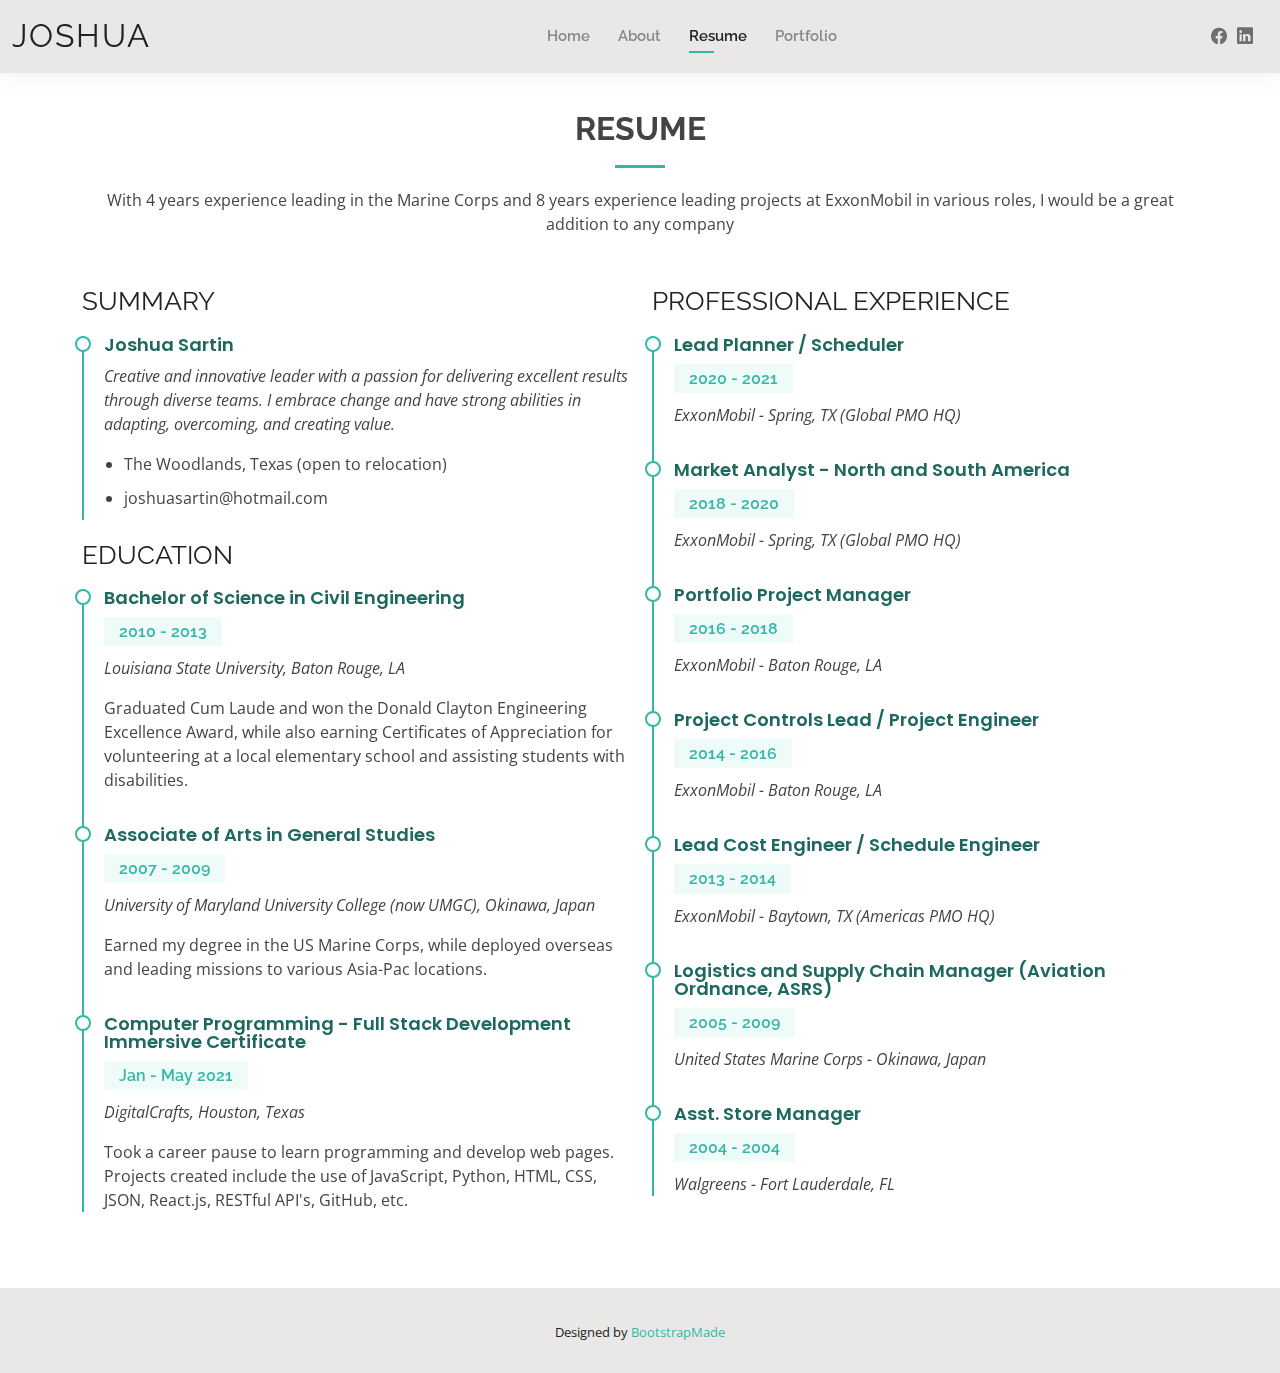
==== resume.html @ c03aaf52 "commit" ====
<!DOCTYPE html>
<html lang="en">

<head>
  <meta charset="utf-8">
  <meta content="width=device-width, initial-scale=1.0" name="viewport">

  <title>Resume - Joshua Sartin</title>
  <meta content="" name="description">
  <meta content="" name="keywords">

  <!-- Favicons -->
  <link href="assets/img/favicon.png" rel="icon">
  <link href="assets/img/apple-touch-icon.png" rel="apple-touch-icon">

  <!-- Google Fonts -->
  <link href="https://fonts.googleapis.com/css?family=Open+Sans:300,300i,400,400i,600,600i,700,700i|Raleway:300,300i,400,400i,500,500i,600,600i,700,700i|Poppins:300,300i,400,400i,500,500i,600,600i,700,700i" rel="stylesheet">

  <!-- Vendor CSS Files -->
  <link href="assets/vendor/aos/aos.css" rel="stylesheet">
  <link href="assets/vendor/bootstrap/css/bootstrap.min.css" rel="stylesheet">
  <link href="assets/vendor/bootstrap-icons/bootstrap-icons.css" rel="stylesheet">
  <link href="assets/vendor/boxicons/css/boxicons.min.css" rel="stylesheet">
  <link href="assets/vendor/glightbox/css/glightbox.min.css" rel="stylesheet">
  <link href="assets/vendor/swiper/swiper-bundle.min.css" rel="stylesheet">

  <!-- Template Main CSS File -->
  <link href="assets/css/style.css" rel="stylesheet">

  <!-- =======================================================
  * Template Name: Kelly - v4.1.0
  * Template URL: https://bootstrapmade.com/kelly-free-bootstrap-cv-resume-html-template/
  * Author: BootstrapMade.com
  * License: https://bootstrapmade.com/license/
  ======================================================== -->
</head>

<body>

  <!-- ======= Header ======= -->
  <header id="header" class="fixed-top">
    <div class="container-fluid d-flex justify-content-between align-items-center">

      <h1 class="logo me-auto me-lg-0"><a href="index.html">JOSHUA</a></h1>
      <!-- Uncomment below if you prefer to use an image logo -->
      <!-- <a href="index.html" class="logo"><img src="assets/img/logo.png" alt="" class="img-fluid"></a>-->

      <nav id="navbar" class="navbar order-last order-lg-0">
        <ul>
          <li><a href="index.html">Home</a></li>
          <li><a href="about.html">About</a></li>
          <li><a class="active" href="resume.html">Resume</a></li>
          <!-- <li><a href="services.html">Services</a></li> -->
          <li><a href="portfolio.html">Portfolio</a></li>
          <!-- <li><a href="contact.html">Contact</a></li> -->
        </ul>
        <i class="bi bi-list mobile-nav-toggle"></i>
      </nav><!-- .navbar -->

      <div class="header-social-links">
        <!-- <a href="#" class="twitter"><i class="bi bi-twitter"></i></a> -->
        <a href="https://www.facebook.com/joshua.sartin/" class="facebook"><i class="bi bi-facebook"></i></a>
        <!-- <a href="#" class="instagram"><i class="bi bi-instagram"></i></a> -->
        <a href="https://www.linkedin.com/in/joshuamsartin/" class="linkedin"><i class="bi bi-linkedin"></i></i></a>
      </div>

    </div>

  </header><!-- End Header -->

  <main id="main">

    <!-- ======= Resume Section ======= -->
    <section id="resume" class="resume">
      <div class="container" data-aos="fade-up">

        <div class="section-title">
          <h2>Resume</h2>
          <p>With 4 years experience leading in the Marine Corps and 8 years experience leading projects at ExxonMobil in various roles, I would be a great addition to any company</p>
        </div>

        <div class="row">
          <div class="col-lg-6">
            <h3 class="resume-title">SUMMARY</h3>
            <div class="resume-item pb-0">
              <h4>Joshua Sartin</h4>
              <p><em>Creative and innovative leader with a passion for delivering excellent results through diverse teams. 
                I embrace change and have strong abilities in adapting, overcoming, and creating value.</em></p>
              <p>
              <ul>
                <li>The Woodlands, Texas (open to relocation)</li>
                <!-- <li>(123) 456-7891</li> -->
                <li>joshuasartin@hotmail.com</li>
              </ul>
              </p>
            </div>

            <h3 class="resume-title">EDUCATION</h3>
            <div class="resume-item">
              <h4>Bachelor of Science in Civil Engineering</h4>
              <h5>2010 - 2013</h5>
              <p><em>Louisiana State University, Baton Rouge, LA</em></p>
              <p>
                Graduated Cum Laude and won the Donald Clayton Engineering Excellence Award, while also earning Certificates of Appreciation for volunteering at a local elementary school and assisting students with disabilities. 
              </p>
            </div>
            <div class="resume-item">
              <h4>Associate of Arts in General Studies</h4>
              <h5>2007 - 2009</h5>
              <p><em>University of Maryland University College (now UMGC), Okinawa, Japan</em></p>
              <p>
                Earned my degree in the US Marine Corps, while deployed overseas and leading missions to various Asia-Pac locations. 
              </p>
            </div>
            <div class="resume-item">
              <h4>Computer Programming - Full Stack Development Immersive Certificate</h4>
              <h5>Jan - May 2021</h5>
              <p><em>DigitalCrafts, Houston, Texas</em></p>
              <p>
                Took a career pause to learn programming and develop web pages. Projects created include the use of JavaScript, Python, HTML, CSS, JSON, React.js, RESTful API's, GitHub, etc. 
              </p>
            </div>
          </div>
          <br><br>
          <div class="col-lg-6">
            <h3 class="resume-title">PROFESSIONAL EXPERIENCE</h3>
            <div class="resume-item">
              <h4>Lead Planner / Scheduler</h4>
              <h5>2020 - 2021</h5>
              <p><em>ExxonMobil - Spring, TX (Global PMO HQ)</em></p>
              <!-- <p>
              <ul>
                <li>Lead in the design, development, and implementation of the graphic, layout, and production communication materials</li>
                <li>Delegate tasks to the 7 members of the design team and provide counsel on all aspects of the project. </li>
                <li>Supervise the assessment of all graphic materials in order to ensure quality and accuracy of the design</li>
                <li>Oversee the efficient use of production project budgets ranging from $2,000 - $25,000</li>
              </ul>
              </p> -->
            </div>
            <div class="resume-item">
              <h4>Market Analyst - North and South America</h4>
              <h5>2018 - 2020</h5>
              <p><em>ExxonMobil - Spring, TX (Global PMO HQ)</em></p>
              <!-- <p>
              <ul>
                <li>Lead in the design, development, and implementation of the graphic, layout, and production communication materials</li>
                <li>Delegate tasks to the 7 members of the design team and provide counsel on all aspects of the project. </li>
                <li>Supervise the assessment of all graphic materials in order to ensure quality and accuracy of the design</li>
                <li>Oversee the efficient use of production project budgets ranging from $2,000 - $25,000</li>
              </ul>
              </p> -->
            </div>
            <div class="resume-item">
              <h4>Portfolio Project Manager</h4>
              <h5>2016 - 2018</h5>
              <p><em>ExxonMobil - Baton Rouge, LA</em></p>
              <!-- <p>
              <ul>
                <li>Lead in the design, development, and implementation of the graphic, layout, and production communication materials</li>
                <li>Delegate tasks to the 7 members of the design team and provide counsel on all aspects of the project. </li>
                <li>Supervise the assessment of all graphic materials in order to ensure quality and accuracy of the design</li>
                <li>Oversee the efficient use of production project budgets ranging from $2,000 - $25,000</li>
              </ul>
              </p> -->
            </div>
            <div class="resume-item">
              <h4>Project Controls Lead / Project Engineer</h4>
              <h5>2014 - 2016</h5>
              <p><em>ExxonMobil - Baton Rouge, LA</em></p>
              <!-- <p>
              <ul>
                <li>Lead in the design, development, and implementation of the graphic, layout, and production communication materials</li>
                <li>Delegate tasks to the 7 members of the design team and provide counsel on all aspects of the project. </li>
                <li>Supervise the assessment of all graphic materials in order to ensure quality and accuracy of the design</li>
                <li>Oversee the efficient use of production project budgets ranging from $2,000 - $25,000</li>
              </ul>
              </p> -->
            </div>
            <div class="resume-item">
              <h4>Lead Cost Engineer / Schedule Engineer</h4>
              <h5>2013 - 2014</h5>
              <p><em>ExxonMobil - Baytown, TX (Americas PMO HQ)</em></p>
              <!-- <p>
              <ul>
                <li>Lead in the design, development, and implementation of the graphic, layout, and production communication materials</li>
                <li>Delegate tasks to the 7 members of the design team and provide counsel on all aspects of the project. </li>
                <li>Supervise the assessment of all graphic materials in order to ensure quality and accuracy of the design</li>
                <li>Oversee the efficient use of production project budgets ranging from $2,000 - $25,000</li>
              </ul>
              </p> -->
            </div>
            <div class="resume-item">
              <h4>Logistics and Supply Chain Manager (Aviation Ordnance, ASRS)</h4>
              <h5>2005 - 2009</h5>
              <p><em>United States Marine Corps - Okinawa, Japan</em></p>
              <!-- <p>
              <ul>
                <li>Lead in the design, development, and implementation of the graphic, layout, and production communication materials</li>
                <li>Delegate tasks to the 7 members of the design team and provide counsel on all aspects of the project. </li>
                <li>Supervise the assessment of all graphic materials in order to ensure quality and accuracy of the design</li>
                <li>Oversee the efficient use of production project budgets ranging from $2,000 - $25,000</li>
              </ul>
              </p> -->
            </div>
            <div class="resume-item">
              <h4>Asst. Store Manager</h4>
              <h5>2004 - 2004</h5>
              <p><em>Walgreens - Fort Lauderdale, FL</em></p>
              <!-- <p>
              <ul>
                <li>Lead in the design, development, and implementation of the graphic, layout, and production communication materials</li>
                <li>Delegate tasks to the 7 members of the design team and provide counsel on all aspects of the project. </li>
                <li>Supervise the assessment of all graphic materials in order to ensure quality and accuracy of the design</li>
                <li>Oversee the efficient use of production project budgets ranging from $2,000 - $25,000</li>
              </ul>
              </p> -->
            </div>
          </div>
        </div>

      </div>
    </section><!-- End Resume Section -->

  </main><!-- End #main -->

  <!-- ======= Footer ======= -->
  <footer id="footer">
    <div class="container">
      <div class="copyright">
        <!-- &copy; Copyright <strong><span>Kelly</span></strong>. All Rights Reserved -->
      </div>
      <div class="credits">
        <!-- All the links in the footer should remain intact. -->
        <!-- You can delete the links only if you purchased the pro version. -->
        <!-- Licensing information: https://bootstrapmade.com/license/ -->
        <!-- Purchase the pro version with working PHP/AJAX contact form: https://bootstrapmade.com/kelly-free-bootstrap-cv-resume-html-template/ -->
        Designed by <a href="https://bootstrapmade.com/">BootstrapMade</a>
      </div>
    </div>
  </footer><!-- End  Footer -->

  <div id="preloader"></div>
  <a href="#" class="back-to-top d-flex align-items-center justify-content-center"><i class="bi bi-arrow-up-short"></i></a>

  <!-- Vendor JS Files -->
  <script src="assets/vendor/aos/aos.js"></script>
  <script src="assets/vendor/bootstrap/js/bootstrap.bundle.min.js"></script>
  <script src="assets/vendor/glightbox/js/glightbox.min.js"></script>
  <script src="assets/vendor/isotope-layout/isotope.pkgd.min.js"></script>
  <script src="assets/vendor/php-email-form/validate.js"></script>
  <script src="assets/vendor/purecounter/purecounter.js"></script>
  <script src="assets/vendor/swiper/swiper-bundle.min.js"></script>
  <script src="assets/vendor/waypoints/noframework.waypoints.js"></script>

  <!-- Template Main JS File -->
  <script src="assets/js/main.js"></script>

</body>

</html>
---- assets/css/style.css ----
/**
* Template Name: Kelly - v4.1.0
* Template URL: https://bootstrapmade.com/kelly-free-bootstrap-cv-resume-html-template/
* Author: BootstrapMade.com
* License: https://bootstrapmade.com/license/
*/

/*--------------------------------------------------------------
# General
--------------------------------------------------------------*/
body {
  font-family: "Open Sans", sans-serif;
  color: #444444;
}

a {
  color: #34b7a7;
  text-decoration: none;
}

a:hover {
  color: #51cdbe;
  text-decoration: none;
}

h1, h2, h3, h4, h5, h6 {
  font-family: "Raleway", sans-serif;
}

#main {
  margin-top: 50px;
}

@media (max-width: 992px) {
  #main {
    margin-top: 30px;
  }
}

/*--------------------------------------------------------------
# Preloader
--------------------------------------------------------------*/
#preloader {
  position: fixed;
  top: 0;
  left: 0;
  right: 0;
  bottom: 0;
  z-index: 9999;
  overflow: hidden;
  background: #fff;
}

#preloader:before {
  content: "";
  position: fixed;
  top: calc(50% - 30px);
  left: calc(50% - 30px);
  border: 6px solid #34b7a7;
  border-top-color: #dcf5f2;
  border-radius: 50%;
  width: 60px;
  height: 60px;
  -webkit-animation: animate-preloader 1s linear infinite;
  animation: animate-preloader 1s linear infinite;
}

@-webkit-keyframes animate-preloader {
  0% {
    transform: rotate(0deg);
  }
  100% {
    transform: rotate(360deg);
  }
}

@keyframes animate-preloader {
  0% {
    transform: rotate(0deg);
  }
  100% {
    transform: rotate(360deg);
  }
}

/*--------------------------------------------------------------
# Back to top button
--------------------------------------------------------------*/
.back-to-top {
  position: fixed;
  visibility: hidden;
  opacity: 0;
  right: 15px;
  bottom: 15px;
  z-index: 996;
  background: #34b7a7;
  width: 40px;
  height: 40px;
  border-radius: 50px;
  transition: all 0.4s;
}

.back-to-top i {
  font-size: 24px;
  color: #fff;
  line-height: 0;
}

.back-to-top:hover {
  background: #49cbbb;
  color: #fff;
}

.back-to-top.active {
  visibility: visible;
  opacity: 1;
}

/*--------------------------------------------------------------
# Header
--------------------------------------------------------------*/
#header {
  background: #e9e8e6;
  box-shadow: 0px 0px 25px 0 rgba(0, 0, 0, 0.08);
  z-index: 997;
  padding: 15px 0;
}

#header .logo {
  font-size: 32px;
  margin: 0;
  padding: 0;
  line-height: 1;
  font-weight: 400;
  letter-spacing: 2px;
  text-transform: uppercase;
}

#header .logo a {
  color: #222222;
}

#header .logo img {
  max-height: 40px;
}

@media (max-width: 992px) {
  #header .logo {
    font-size: 28px;
  }
}

/*--------------------------------------------------------------
# Header Social Links
--------------------------------------------------------------*/
.header-social-links {
  padding-right: 15px;
}

.header-social-links a {
  color: #6f6f6f;
  padding-left: 6px;
  display: inline-block;
  line-height: 0px;
  transition: 0.3s;
  font-size: 16px;
}

.header-social-links a:hover {
  color: #34b7a7;
}

/*--------------------------------------------------------------
# Navigation Menu
--------------------------------------------------------------*/
/**
* Desktop Navigation 
*/
.navbar {
  padding: 0;
}

.navbar ul {
  margin: 0;
  padding: 0;
  display: flex;
  list-style: none;
  align-items: center;
}

.navbar li {
  position: relative;
  padding: 10px 0 10px 28px;
}

.navbar a {
  display: flex;
  align-items: center;
  justify-content: space-between;
  font-family: "Raleway", sans-serif;
  font-size: 15px;
  font-weight: 600;
  color: #888888;
  white-space: nowrap;
  transition: 0.3s;
  position: relative;
}

.navbar a i {
  font-size: 12px;
  line-height: 0;
  margin-left: 5px;
}

.navbar > ul > li > a:before {
  content: "";
  position: absolute;
  width: 0;
  height: 2px;
  bottom: -5px;
  left: 0;
  background-color: #34b7a7;
  visibility: hidden;
  width: 0px;
  transition: all 0.3s ease-in-out 0s;
}

.navbar a:hover:before, .navbar li:hover > a:before, .navbar .active:before {
  visibility: visible;
  width: 25px;
}

.navbar a:hover, .navbar .active, .navbar li:hover > a {
  color: #222222;
}

.navbar .dropdown ul {
  display: block;
  position: absolute;
  left: 14px;
  top: calc(100% + 30px);
  margin: 0;
  padding: 10px 0;
  z-index: 99;
  opacity: 0;
  visibility: hidden;
  background: #fff;
  box-shadow: 0px 0px 30px rgba(127, 137, 161, 0.25);
  transition: 0.3s;
  border-radius: 4px;
}

.navbar .dropdown ul li {
  min-width: 200px;
  padding: 0;
}

.navbar .dropdown ul a {
  padding: 10px 20px;
  font-size: 15px;
  text-transform: none;
  font-weight: 600;
}

.navbar .dropdown ul a i {
  font-size: 12px;
}

.navbar .dropdown ul a:hover, .navbar .dropdown ul .active:hover, .navbar .dropdown ul li:hover > a {
  color: #34b7a7;
}

.navbar .dropdown:hover > ul {
  opacity: 1;
  top: 100%;
  visibility: visible;
}

.navbar .dropdown .dropdown ul {
  top: 0;
  left: calc(100% - 30px);
  visibility: hidden;
}

.navbar .dropdown .dropdown:hover > ul {
  opacity: 1;
  top: 0;
  left: 100%;
  visibility: visible;
}

@media (max-width: 1366px) {
  .navbar .dropdown .dropdown ul {
    left: -90%;
  }
  .navbar .dropdown .dropdown:hover > ul {
    left: -100%;
  }
}

/**
* Mobile Navigation 
*/
.mobile-nav-toggle {
  color: #222222;
  font-size: 28px;
  cursor: pointer;
  display: none;
  line-height: 0;
  transition: 0.5s;
}

.mobile-nav-toggle.bi-x {
  color: #fff;
}

@media (max-width: 991px) {
  .mobile-nav-toggle {
    display: block;
  }
  .navbar ul {
    display: none;
  }
}

.navbar-mobile {
  position: fixed;
  overflow: hidden;
  top: 0;
  right: 0;
  left: 0;
  bottom: 0;
  background: rgba(9, 9, 9, 0.9);
  transition: 0.3s;
  z-index: 999;
}

.navbar-mobile .mobile-nav-toggle {
  position: absolute;
  top: 15px;
  right: 15px;
}

.navbar-mobile ul {
  display: block;
  position: absolute;
  top: 55px;
  right: 15px;
  bottom: 15px;
  left: 15px;
  padding: 10px 0;
  border-radius: 10px;
  background-color: #fff;
  overflow-y: auto;
  transition: 0.3s;
}

.navbar-mobile a {
  font-size: 15px;
  padding-right: 15px;
  color: #222222;
}

.navbar-mobile a:hover, .navbar-mobile .active, .navbar-mobile li:hover > a {
  color: #34b7a7;
}

.navbar-mobile .getstarted {
  margin: 15px;
}

.navbar-mobile .dropdown ul {
  position: static;
  display: none;
  margin: 10px 20px;
  padding: 10px 0;
  z-index: 99;
  opacity: 1;
  visibility: visible;
  background: #fff;
  box-shadow: 0px 0px 30px rgba(127, 137, 161, 0.25);
}

.navbar-mobile .dropdown ul li {
  min-width: 200px;
}

.navbar-mobile .dropdown ul a {
  padding: 10px 20px;
}

.navbar-mobile .dropdown ul a i {
  font-size: 12px;
}

.navbar-mobile .dropdown ul a:hover, .navbar-mobile .dropdown ul .active:hover, .navbar-mobile .dropdown ul li:hover > a {
  color: #34b7a7;
}

.navbar-mobile .dropdown > .dropdown-active {
  display: block;
}

/*--------------------------------------------------------------
# Hero Section
--------------------------------------------------------------*/
#hero {
  width: 100%;
  height: 100vh;
  background: url("../img/hero-bg.jpg") top right;
  background-size: cover;
}

#hero .container {
  padding-top: 70px;
  position: relative;
}

@media (max-width: 992px) {
  #hero .container {
    padding-top: 58px;
  }
}

#hero h1 {
  margin: 0;
  font-size: 48px;
  font-weight: 700;
  line-height: 56px;
  color: #222222;
}

#hero h2 {
  color: #6f6f6f;
  margin: 10px 0 0 0;
  font-size: 22px;
}

#hero .btn-about {
  font-family: "Raleway", sans-serif;
  text-transform: uppercase;
  font-weight: 600;
  font-size: 12px;
  letter-spacing: 1px;
  display: inline-block;
  padding: 12px 40px;
  border-radius: 50px;
  transition: 0.5s;
  margin-top: 30px;
  color: #fff;
  background: #34b7a7;
}

#hero .btn-about:hover {
  background: #3dc8b7;
}

/* @media (min-width: 1024px) {
  #hero {
    background-attachment: fixed;
  }
} */

@media (max-width: 2000px) {
  #hero:before {
    content: "";
    background: rgba(255, 255, 255, 0.8);
    position: absolute;
    bottom: 0;
    top: 0;
    left: 0;
    right: 0;
  }
  #hero h1 {
    font-size: 28px;
    line-height: 36px;
  }
  #hero h2 {
    font-size: 18px;
    line-height: 24px;
  }
}

/*--------------------------------------------------------------
# Sections General
--------------------------------------------------------------*/
section {
  padding: 60px 0;
}

.section-bg {
  background-color: #e7f8f6;
}

.section-title {
  text-align: center;
  padding-bottom: 30px;
}

.section-title h2 {
  font-size: 32px;
  font-weight: bold;
  text-transform: uppercase;
  margin-bottom: 20px;
  padding-bottom: 20px;
  position: relative;
}

.section-title h2::after {
  content: '';
  position: absolute;
  display: block;
  width: 50px;
  height: 3px;
  background: #34b7a7;
  bottom: 0;
  left: calc(50% - 25px);
}

.section-title p {
  margin-bottom: 0;
}

/*--------------------------------------------------------------
# Cta
--------------------------------------------------------------*/
.cta {
  background: linear-gradient(rgba(0, 0, 0, 0.6), rgba(0, 0, 0, 0.6)), url("../img/bg-1.jpg") fixed center center;
  background-size: cover;
  padding: 80px 0;
}

.cta h3 {
  color: #fff;
  font-size: 28px;
  font-weight: 700;
}

.cta p {
  color: #fff;
}

.cta .cta-btn {
  font-family: "Raleway", sans-serif;
  text-transform: uppercase;
  font-weight: 500;
  font-size: 16px;
  letter-spacing: 1px;
  display: inline-block;
  padding: 8px 20px;
  border-radius: 2px;
  transition: 0.5s;
  margin: 10px;
  border: 2px solid #fff;
  color: #fff;
}

.cta .cta-btn:hover {
  background: #34b7a7;
  border: 2px solid #34b7a7;
}

@media (max-width: 1024px) {
  .cta {
    background-attachment: scroll;
  }
}

@media (min-width: 769px) {
  .cta .cta-btn-container {
    display: flex;
    align-items: center;
    justify-content: flex-end;
  }
}

/*--------------------------------------------------------------
# About
--------------------------------------------------------------*/
.about .content h3 {
  font-weight: 700;
  font-size: 26px;
  color: #555555;
}

.about .content ul {
  list-style: none;
  padding: 0;
}

.about .content ul li {
  padding-bottom: 10px;
}

.about .content ul i {
  font-size: 20px;
  padding-right: 2px;
  color: #34b7a7;
}

.about .content p:last-child {
  margin-bottom: 0;
}

/*--------------------------------------------------------------
# Skills
--------------------------------------------------------------*/
.skills .progress {
  height: 60px;
  display: block;
  background: none;
  border-radius: 0;
}

.skills .progress .skill {
  padding: 10px 0;
  margin: 0 0 6px 0;
  text-transform: uppercase;
  display: block;
  font-weight: 600;
  font-family: "Poppins", sans-serif;
  color: #222222;
}

.skills .progress .skill .val {
  float: right;
  font-style: normal;
}

.skills .progress-bar-wrap {
  background: #f3f3f3;
}

.skills .progress-bar {
  width: 1px;
  height: 10px;
  transition: .9s;
  background-color: #34b7a7;
}

/*--------------------------------------------------------------
# Facts
--------------------------------------------------------------*/
.facts .counters span {
  font-size: 48px;
  display: block;
  color: #34b7a7;
}

.facts .counters p {
  padding: 0;
  margin: 0 0 20px 0;
  font-family: "Raleway", sans-serif;
  font-size: 14px;
}

/*--------------------------------------------------------------
# Testimonials
--------------------------------------------------------------*/
.testimonials .section-header {
  margin-bottom: 40px;
}

.testimonials .testimonial-item {
  text-align: center;
}

.testimonials .testimonial-item .testimonial-img {
  width: 120px;
  border-radius: 50%;
  border: 4px solid #fff;
  margin: 0 auto;
}

.testimonials .testimonial-item h3 {
  font-size: 20px;
  font-weight: bold;
  margin: 10px 0 5px 0;
  color: #111;
}

.testimonials .testimonial-item h4 {
  font-size: 14px;
  color: #999;
  margin: 0 0 15px 0;
}

.testimonials .testimonial-item .quote-icon-left, .testimonials .testimonial-item .quote-icon-right {
  color: #c8efea;
  font-size: 26px;
}

.testimonials .testimonial-item .quote-icon-left {
  display: inline-block;
  left: -5px;
  position: relative;
}

.testimonials .testimonial-item .quote-icon-right {
  display: inline-block;
  right: -5px;
  position: relative;
  top: 10px;
}

.testimonials .testimonial-item p {
  font-style: italic;
  margin: 0 auto 15px auto;
}

@media (min-width: 992px) {
  .testimonials .testimonial-item p {
    width: 80%;
  }
}

.testimonials .swiper-pagination {
  margin-top: 20px;
  position: relative;
}

.testimonials .swiper-pagination .swiper-pagination-bullet {
  width: 12px;
  height: 12px;
  background-color: #fff;
  opacity: 1;
  border: 1px solid #34b7a7;
}

.testimonials .swiper-pagination .swiper-pagination-bullet-active {
  background-color: #34b7a7;
}

/*--------------------------------------------------------------
# Resume
--------------------------------------------------------------*/
.resume .resume-title {
  font-size: 26px;
  font-weight: 400;
  margin-top: 20px;
  margin-bottom: 20px;
  color: #222222;
}

.resume .resume-item {
  padding: 0 0 20px 20px;
  margin-top: -2px;
  border-left: 2px solid #34b7a7;
  position: relative;
}

.resume .resume-item h4 {
  line-height: 18px;
  font-size: 18px;
  font-weight: 600;
  font-family: "Poppins", sans-serif;
  color: #1d685f;
  margin-bottom: 10px;
}

.resume .resume-item h5 {
  font-size: 16px;
  background: #effbf9;
  padding: 5px 15px;
  display: inline-block;
  font-weight: 600;
  margin-bottom: 10px;
  color: #34b7a7;
}

.resume .resume-item ul {
  padding-left: 20px;
}

.resume .resume-item ul li {
  padding-bottom: 10px;
}

.resume .resume-item:last-child {
  padding-bottom: 0;
}

.resume .resume-item::before {
  content: "";
  position: absolute;
  width: 16px;
  height: 16px;
  border-radius: 50px;
  left: -9px;
  top: 0;
  background: #fff;
  border: 2px solid #34b7a7;
}

/*--------------------------------------------------------------
# Services
--------------------------------------------------------------*/
.services .icon-box {
  text-align: center;
  padding: 70px 20px 80px 20px;
  transition: all ease-in-out 0.3s;
  background: #fff;
  box-shadow: 0px 0 35px 0 rgba(0, 0, 0, 0.08);
}

.services .icon-box .icon {
  margin: 0 auto;
  width: 100px;
  height: 100px;
  display: flex;
  align-items: center;
  justify-content: center;
  transition: ease-in-out 0.3s;
  position: relative;
}

.services .icon-box .icon i {
  font-size: 36px;
  transition: 0.5s;
  position: relative;
}

.services .icon-box .icon svg {
  position: absolute;
  top: 0;
  left: 0;
}

.services .icon-box .icon svg path {
  transition: 0.5s;
  fill: #f5f5f5;
}

.services .icon-box h4 {
  font-weight: 600;
  margin: 10px 0 15px 0;
  font-size: 22px;
}

.services .icon-box h4 a {
  color: #222222;
  transition: ease-in-out 0.3s;
}

.services .icon-box p {
  line-height: 24px;
  font-size: 14px;
  margin-bottom: 0;
}

.services .iconbox-blue i {
  color: #47aeff;
}

.services .iconbox-blue:hover .icon i {
  color: #fff;
}

.services .iconbox-blue:hover .icon path {
  fill: #47aeff;
}

.services .iconbox-orange i {
  color: #ffa76e;
}

.services .iconbox-orange:hover .icon i {
  color: #fff;
}

.services .iconbox-orange:hover .icon path {
  fill: #ffa76e;
}

.services .iconbox-pink i {
  color: #e80368;
}

.services .iconbox-pink:hover .icon i {
  color: #fff;
}

.services .iconbox-pink:hover .icon path {
  fill: #e80368;
}

.services .iconbox-yellow i {
  color: #ffbb2c;
}

.services .iconbox-yellow:hover .icon i {
  color: #fff;
}

.services .iconbox-yellow:hover .icon path {
  fill: #ffbb2c;
}

.services .iconbox-red i {
  color: #ff5828;
}

.services .iconbox-red:hover .icon i {
  color: #fff;
}

.services .iconbox-red:hover .icon path {
  fill: #ff5828;
}

.services .iconbox-teal i {
  color: #11dbcf;
}

.services .iconbox-teal:hover .icon i {
  color: #fff;
}

.services .iconbox-teal:hover .icon path {
  fill: #11dbcf;
}

/*--------------------------------------------------------------
# Portfolio
--------------------------------------------------------------*/
.portfolio .portfolio-item {
  margin-bottom: 30px;
}

.portfolio #portfolio-flters {
  padding: 0;
  margin: 0 auto 20px auto;
  list-style: none;
  text-align: center;
}

.portfolio #portfolio-flters li {
  cursor: pointer;
  display: inline-block;
  padding: 8px 16px 10px 16px;
  font-size: 13px;
  font-weight: 500;
  line-height: 1;
  text-transform: uppercase;
  color: #444444;
  margin-bottom: 5px;
  transition: all 0.3s ease-in-out;
  border-radius: 50px;
}

.portfolio #portfolio-flters li:hover, .portfolio #portfolio-flters li.filter-active {
  color: #fff;
  background: #34b7a7;
}

.portfolio #portfolio-flters li:last-child {
  margin-right: 0;
}

.portfolio .portfolio-wrap {
  transition: 0.3s;
  position: relative;
  overflow: hidden;
  z-index: 1;
  background: rgba(34, 34, 34, 0.6);
}

.portfolio .portfolio-wrap::before {
  content: "";
  background: rgba(34, 34, 34, 0.6);
  position: absolute;
  left: 0;
  right: 0;
  top: 0;
  bottom: 0;
  transition: all ease-in-out 0.3s;
  z-index: 2;
  opacity: 0;
}

.portfolio .portfolio-wrap img {
  transition: all ease-in-out 0.3s;
}

.portfolio .portfolio-wrap .portfolio-info {
  opacity: 0;
  position: absolute;
  top: 0;
  left: 0;
  right: 0;
  bottom: 0;
  z-index: 3;
  transition: all ease-in-out 0.3s;
  display: flex;
  flex-direction: column;
  justify-content: flex-end;
  align-items: flex-start;
  padding: 20px;
}

.portfolio .portfolio-wrap .portfolio-info h4 {
  font-size: 20px;
  color: #fff;
  font-weight: 600;
}

.portfolio .portfolio-wrap .portfolio-info p {
  color: rgba(255, 255, 255, 0.7);
  font-size: 14px;
  text-transform: uppercase;
  padding: 0;
  margin: 0;
  font-style: italic;
}

.portfolio .portfolio-wrap .portfolio-links {
  text-align: center;
  z-index: 4;
}

.portfolio .portfolio-wrap .portfolio-links a {
  color: #fff;
  margin: 0 5px 0 0;
  font-size: 28px;
  display: inline-block;
  transition: 0.3s;
}

.portfolio .portfolio-wrap .portfolio-links a:hover {
  color: #78d9cd;
}

.portfolio .portfolio-wrap:hover::before {
  opacity: 1;
}

.portfolio .portfolio-wrap:hover img {
  transform: scale(1.2);
}

.portfolio .portfolio-wrap:hover .portfolio-info {
  opacity: 1;
}

/*--------------------------------------------------------------
# Portfolio Details
--------------------------------------------------------------*/
.portfolio-details {
  padding-top: 0;
}

.portfolio-details .portfolio-details-slider img {
  width: 100%;
}

.portfolio-details .portfolio-details-slider .swiper-pagination {
  margin-top: 20px;
  position: relative;
}

.portfolio-details .portfolio-details-slider .swiper-pagination .swiper-pagination-bullet {
  width: 12px;
  height: 12px;
  background-color: #fff;
  opacity: 1;
  border: 1px solid #34b7a7;
}

.portfolio-details .portfolio-details-slider .swiper-pagination .swiper-pagination-bullet-active {
  background-color: #34b7a7;
}

.portfolio-details .portfolio-info {
  padding: 30px;
  box-shadow: 0px 0 30px rgba(34, 34, 34, 0.08);
}

.portfolio-details .portfolio-info h3 {
  font-size: 22px;
  font-weight: 700;
  margin-bottom: 20px;
  padding-bottom: 20px;
  border-bottom: 1px solid #eee;
}

.portfolio-details .portfolio-info ul {
  list-style: none;
  padding: 0;
  font-size: 15px;
}

.portfolio-details .portfolio-info ul li + li {
  margin-top: 10px;
}

.portfolio-details .portfolio-description {
  padding-top: 30px;
}

.portfolio-details .portfolio-description h2 {
  font-size: 26px;
  font-weight: 700;
  margin-bottom: 20px;
}

.portfolio-details .portfolio-description p {
  padding: 0;
}

/*--------------------------------------------------------------
# Contact
--------------------------------------------------------------*/
.contact .info {
  width: 100%;
  background: #fff;
}

.contact .info i {
  font-size: 20px;
  color: #34b7a7;
  float: left;
  width: 44px;
  height: 44px;
  background: #effbf9;
  display: flex;
  justify-content: center;
  align-items: center;
  border-radius: 50px;
  transition: all 0.3s ease-in-out;
}

.contact .info h4 {
  padding: 0 0 0 60px;
  font-size: 22px;
  font-weight: 600;
  margin-bottom: 5px;
  color: #222222;
}

.contact .info p {
  padding: 0 0 0 60px;
  margin-bottom: 0;
  font-size: 14px;
  color: #555555;
}

.contact .info .email, .contact .info .phone {
  margin-top: 40px;
}

.contact .info .email:hover i, .contact .info .address:hover i, .contact .info .phone:hover i {
  background: #34b7a7;
  color: #fff;
}

.contact .php-email-form {
  width: 100%;
  background: #fff;
}

.contact .php-email-form .form-group {
  padding-bottom: 8px;
}

.contact .php-email-form .error-message {
  display: none;
  color: #fff;
  background: #ed3c0d;
  text-align: center;
  padding: 15px;
  font-weight: 600;
}

.contact .php-email-form .sent-message {
  display: none;
  color: #fff;
  background: #18d26e;
  text-align: center;
  padding: 15px;
  font-weight: 600;
}

.contact .php-email-form .loading {
  display: none;
  background: #fff;
  text-align: center;
  padding: 15px;
}

.contact .php-email-form .loading:before {
  content: "";
  display: inline-block;
  border-radius: 50%;
  width: 24px;
  height: 24px;
  margin: 0 10px -6px 0;
  border: 3px solid #18d26e;
  border-top-color: #eee;
  -webkit-animation: animate-loading 1s linear infinite;
  animation: animate-loading 1s linear infinite;
}

.contact .php-email-form input, .contact .php-email-form textarea {
  border-radius: 4px;
  box-shadow: none;
  font-size: 14px;
}

.contact .php-email-form input:focus, .contact .php-email-form textarea:focus {
  border-color: #34b7a7;
}

.contact .php-email-form input {
  height: 44px;
}

.contact .php-email-form textarea {
  padding: 10px 12px;
}

.contact .php-email-form button[type="submit"] {
  background: #34b7a7;
  border: 0;
  padding: 10px 30px 12px 30px;
  color: #fff;
  transition: 0.4s;
  border-radius: 50px;
}

.contact .php-email-form button[type="submit"]:hover {
  background: #3dc8b7;
}

@-webkit-keyframes animate-loading {
  0% {
    transform: rotate(0deg);
  }
  100% {
    transform: rotate(360deg);
  }
}

@keyframes animate-loading {
  0% {
    transform: rotate(0deg);
  }
  100% {
    transform: rotate(360deg);
  }
}

/*--------------------------------------------------------------
# Footer
--------------------------------------------------------------*/
#footer {
  background: #e9e8e6;
  padding: 30px 0;
  color: #222222;
  font-size: 14px;
  text-align: center;
}

#footer .credits {
  padding-top: 5px;
  font-size: 13px;
}

#footer .credits a {
  color: #34b7a7;
}
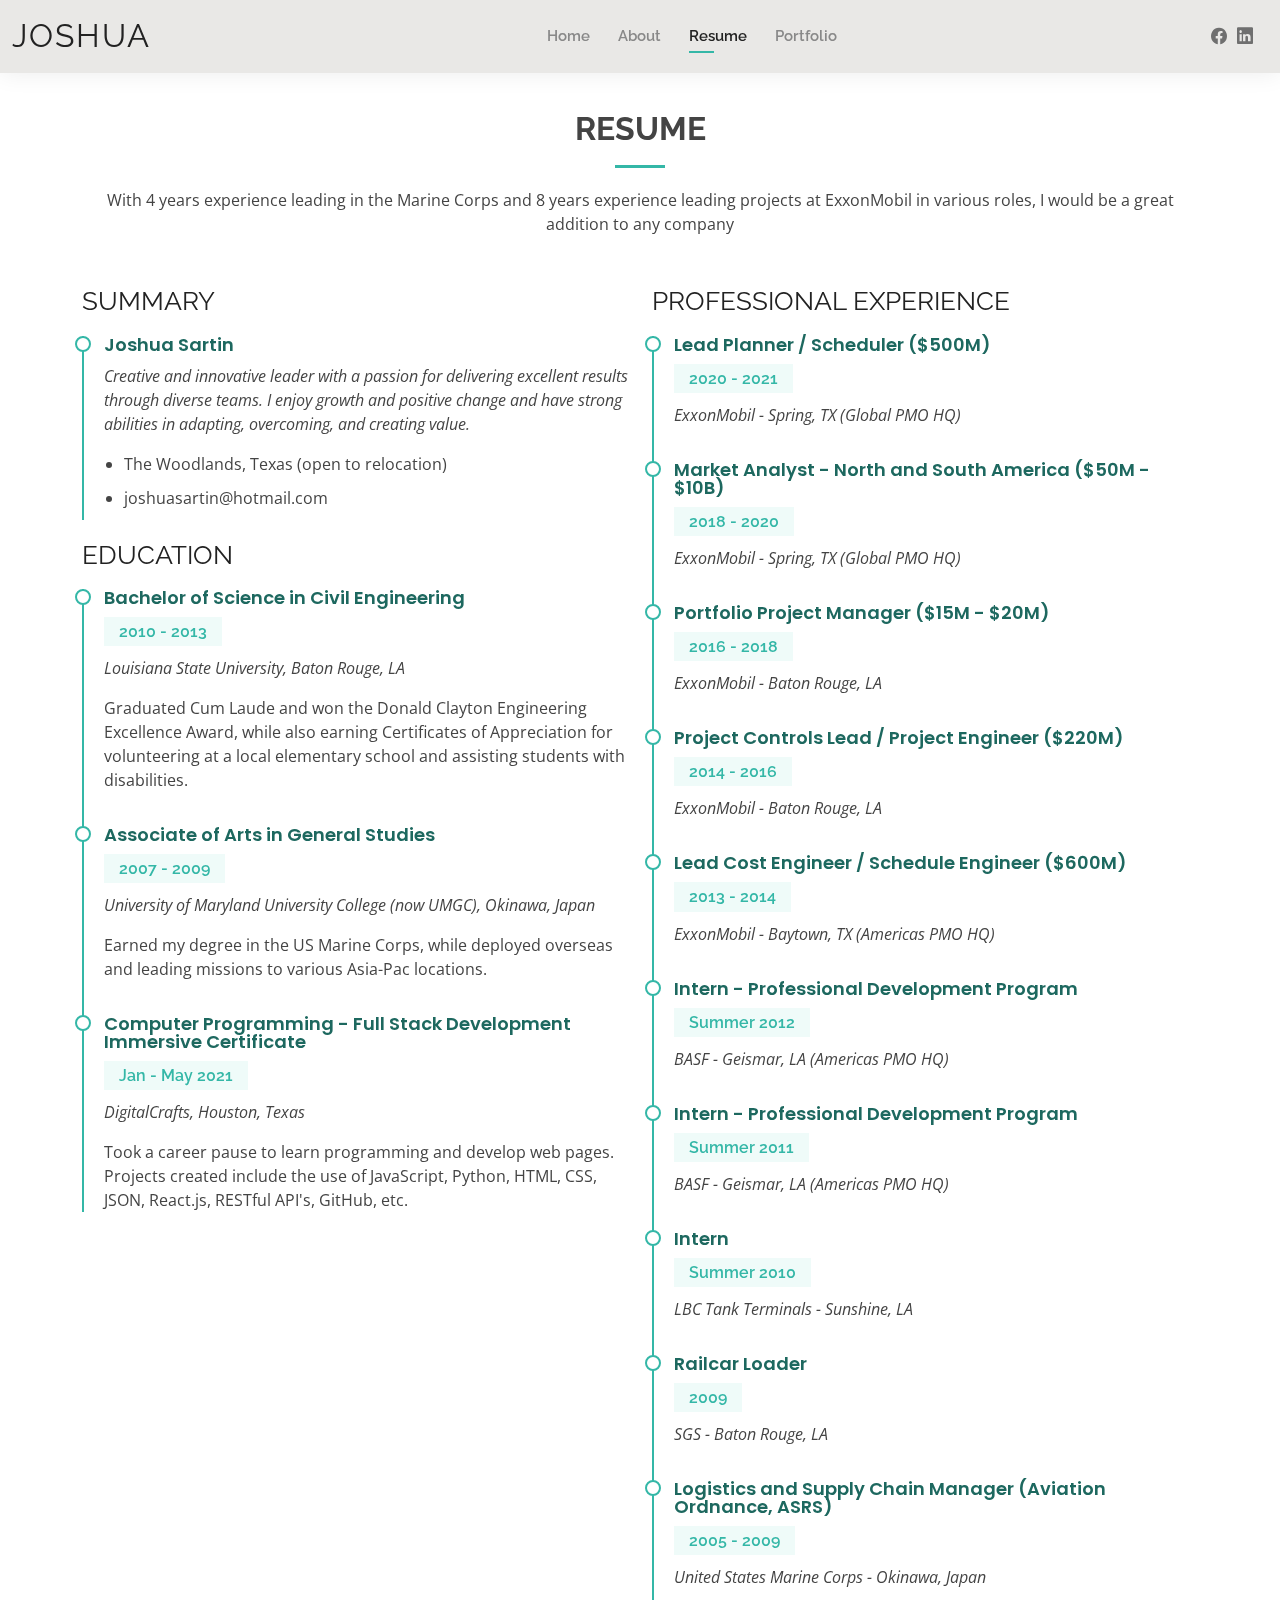
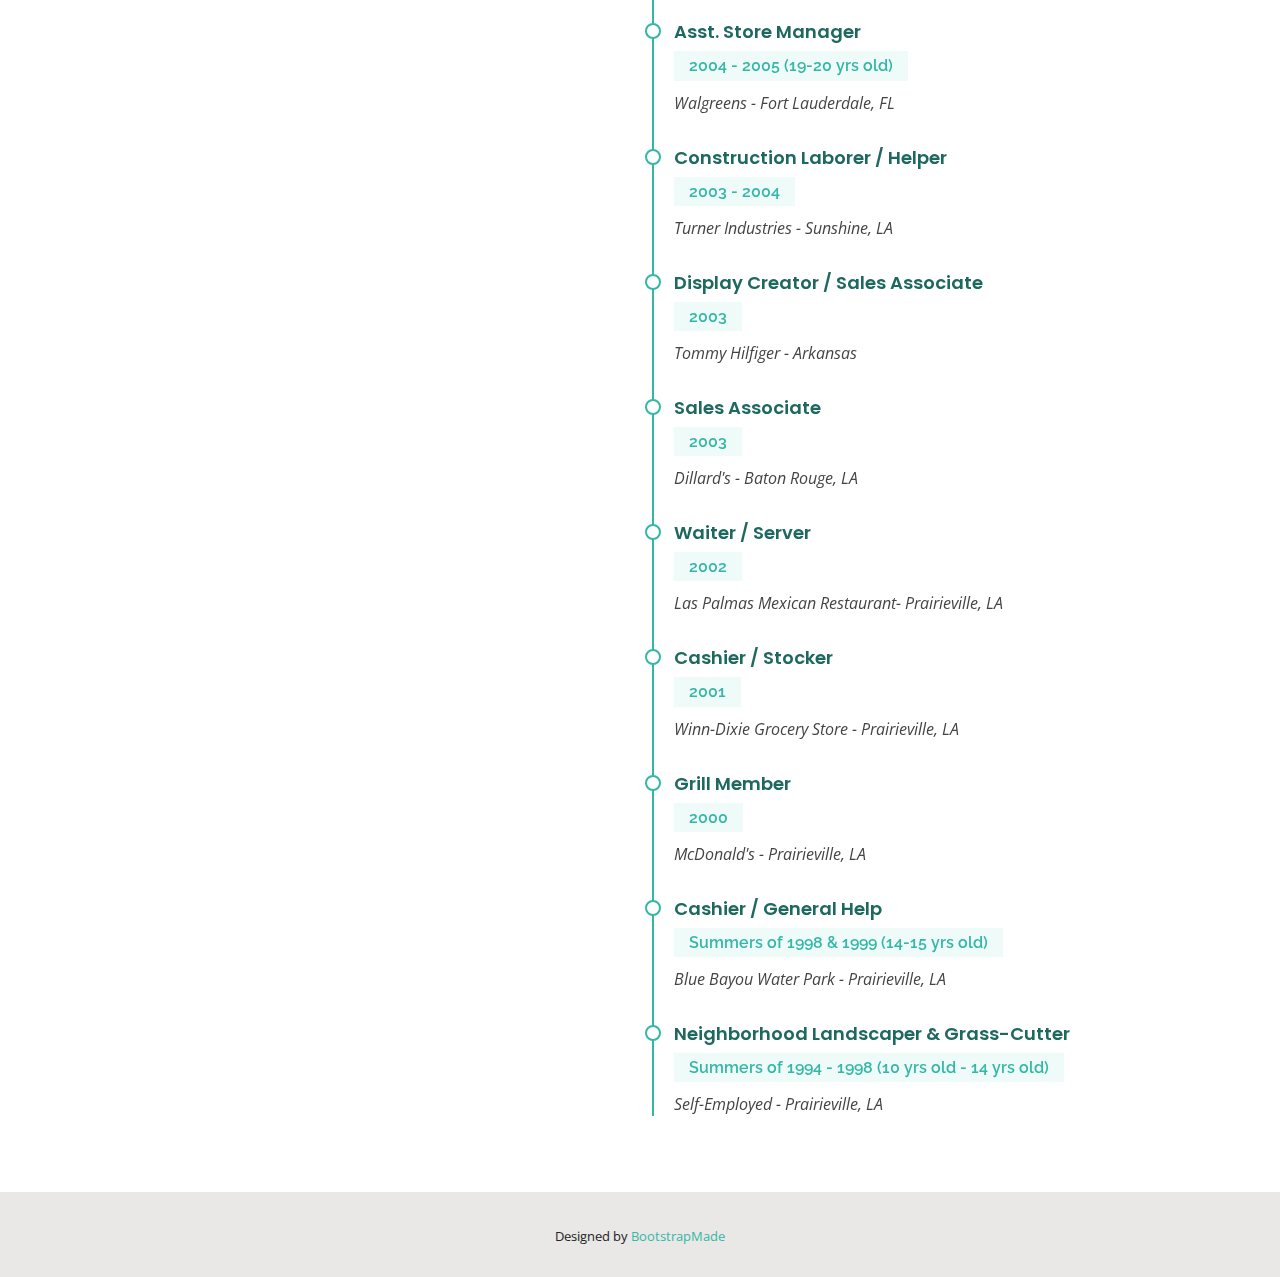
==== commit 17f0c2e3: "major portfolio updates" ====
--- a/resume.html
+++ b/resume.html
@@ -85,7 +85,7 @@
             <div class="resume-item pb-0">
               <h4>Joshua Sartin</h4>
               <p><em>Creative and innovative leader with a passion for delivering excellent results through diverse teams. 
-                I embrace change and have strong abilities in adapting, overcoming, and creating value.</em></p>
+                I enjoy growth and positive change and have strong abilities in adapting, overcoming, and creating value.</em></p>
               <p>
               <ul>
                 <li>The Woodlands, Texas (open to relocation)</li>
@@ -125,7 +125,7 @@
           <div class="col-lg-6">
             <h3 class="resume-title">PROFESSIONAL EXPERIENCE</h3>
             <div class="resume-item">
-              <h4>Lead Planner / Scheduler</h4>
+              <h4>Lead Planner / Scheduler ($500M)</h4>
               <h5>2020 - 2021</h5>
               <p><em>ExxonMobil - Spring, TX (Global PMO HQ)</em></p>
               <!-- <p>
@@ -138,7 +138,7 @@
               </p> -->
             </div>
             <div class="resume-item">
-              <h4>Market Analyst - North and South America</h4>
+              <h4>Market Analyst - North and South America ($50M - $10B)</h4>
               <h5>2018 - 2020</h5>
               <p><em>ExxonMobil - Spring, TX (Global PMO HQ)</em></p>
               <!-- <p>
@@ -151,7 +151,7 @@
               </p> -->
             </div>
             <div class="resume-item">
-              <h4>Portfolio Project Manager</h4>
+              <h4>Portfolio Project Manager ($15M - $20M)</h4>
               <h5>2016 - 2018</h5>
               <p><em>ExxonMobil - Baton Rouge, LA</em></p>
               <!-- <p>
@@ -164,7 +164,7 @@
               </p> -->
             </div>
             <div class="resume-item">
-              <h4>Project Controls Lead / Project Engineer</h4>
+              <h4>Project Controls Lead / Project Engineer ($220M)</h4>
               <h5>2014 - 2016</h5>
               <p><em>ExxonMobil - Baton Rouge, LA</em></p>
               <!-- <p>
@@ -177,9 +177,61 @@
               </p> -->
             </div>
             <div class="resume-item">
-              <h4>Lead Cost Engineer / Schedule Engineer</h4>
+              <h4>Lead Cost Engineer / Schedule Engineer ($600M)</h4>
               <h5>2013 - 2014</h5>
               <p><em>ExxonMobil - Baytown, TX (Americas PMO HQ)</em></p>
+              <!-- <p>
+              <ul>
+                <li>Lead in the design, development, and implementation of the graphic, layout, and production communication materials</li>
+                <li>Delegate tasks to the 7 members of the design team and provide counsel on all aspects of the project. </li>
+                <li>Supervise the assessment of all graphic materials in order to ensure quality and accuracy of the design</li>
+                <li>Oversee the efficient use of production project budgets ranging from $2,000 - $25,000</li>
+              </ul>
+              </p> -->
+            </div>
+            <div class="resume-item">
+              <h4>Intern - Professional Development Program</h4>
+              <h5>Summer 2012</h5>
+              <p><em>BASF - Geismar, LA (Americas PMO HQ)</em></p>
+              <!-- <p>
+              <ul>
+                <li>Lead in the design, development, and implementation of the graphic, layout, and production communication materials</li>
+                <li>Delegate tasks to the 7 members of the design team and provide counsel on all aspects of the project. </li>
+                <li>Supervise the assessment of all graphic materials in order to ensure quality and accuracy of the design</li>
+                <li>Oversee the efficient use of production project budgets ranging from $2,000 - $25,000</li>
+              </ul>
+              </p> -->
+            </div>
+            <div class="resume-item">
+              <h4>Intern - Professional Development Program</h4>
+              <h5>Summer 2011</h5>
+              <p><em>BASF - Geismar, LA (Americas PMO HQ)</em></p>
+              <!-- <p>
+              <ul>
+                <li>Lead in the design, development, and implementation of the graphic, layout, and production communication materials</li>
+                <li>Delegate tasks to the 7 members of the design team and provide counsel on all aspects of the project. </li>
+                <li>Supervise the assessment of all graphic materials in order to ensure quality and accuracy of the design</li>
+                <li>Oversee the efficient use of production project budgets ranging from $2,000 - $25,000</li>
+              </ul>
+              </p> -->
+            </div>
+            <div class="resume-item">
+              <h4>Intern</h4>
+              <h5>Summer 2010</h5>
+              <p><em>LBC Tank Terminals - Sunshine, LA</em></p>
+              <!-- <p>
+              <ul>
+                <li>Lead in the design, development, and implementation of the graphic, layout, and production communication materials</li>
+                <li>Delegate tasks to the 7 members of the design team and provide counsel on all aspects of the project. </li>
+                <li>Supervise the assessment of all graphic materials in order to ensure quality and accuracy of the design</li>
+                <li>Oversee the efficient use of production project budgets ranging from $2,000 - $25,000</li>
+              </ul>
+              </p> -->
+            </div>
+            <div class="resume-item">
+              <h4>Railcar Loader</h4>
+              <h5>2009</h5>
+              <p><em>SGS - Baton Rouge, LA</em></p>
               <!-- <p>
               <ul>
                 <li>Lead in the design, development, and implementation of the graphic, layout, and production communication materials</li>
@@ -204,8 +256,112 @@
             </div>
             <div class="resume-item">
               <h4>Asst. Store Manager</h4>
-              <h5>2004 - 2004</h5>
+              <h5>2004 - 2005 (19-20 yrs old)</h5>
               <p><em>Walgreens - Fort Lauderdale, FL</em></p>
+              <!-- <p>
+              <ul>
+                <li>Lead in the design, development, and implementation of the graphic, layout, and production communication materials</li>
+                <li>Delegate tasks to the 7 members of the design team and provide counsel on all aspects of the project. </li>
+                <li>Supervise the assessment of all graphic materials in order to ensure quality and accuracy of the design</li>
+                <li>Oversee the efficient use of production project budgets ranging from $2,000 - $25,000</li>
+              </ul>
+              </p> -->
+            </div>
+            <div class="resume-item">
+              <h4>Construction Laborer / Helper</h4>
+              <h5>2003 - 2004</h5>
+              <p><em>Turner Industries - Sunshine, LA</em></p>
+              <!-- <p>
+              <ul>
+                <li>Lead in the design, development, and implementation of the graphic, layout, and production communication materials</li>
+                <li>Delegate tasks to the 7 members of the design team and provide counsel on all aspects of the project. </li>
+                <li>Supervise the assessment of all graphic materials in order to ensure quality and accuracy of the design</li>
+                <li>Oversee the efficient use of production project budgets ranging from $2,000 - $25,000</li>
+              </ul>
+              </p> -->
+            </div>
+            <div class="resume-item">
+              <h4>Display Creator / Sales Associate</h4>
+              <h5>2003</h5>
+              <p><em>Tommy Hilfiger - Arkansas</em></p>
+              <!-- <p>
+              <ul>
+                <li>Lead in the design, development, and implementation of the graphic, layout, and production communication materials</li>
+                <li>Delegate tasks to the 7 members of the design team and provide counsel on all aspects of the project. </li>
+                <li>Supervise the assessment of all graphic materials in order to ensure quality and accuracy of the design</li>
+                <li>Oversee the efficient use of production project budgets ranging from $2,000 - $25,000</li>
+              </ul>
+              </p> -->
+            </div>
+            <div class="resume-item">
+              <h4>Sales Associate</h4>
+              <h5>2003</h5>
+              <p><em>Dillard's - Baton Rouge, LA</em></p>
+              <!-- <p>
+              <ul>
+                <li>Lead in the design, development, and implementation of the graphic, layout, and production communication materials</li>
+                <li>Delegate tasks to the 7 members of the design team and provide counsel on all aspects of the project. </li>
+                <li>Supervise the assessment of all graphic materials in order to ensure quality and accuracy of the design</li>
+                <li>Oversee the efficient use of production project budgets ranging from $2,000 - $25,000</li>
+              </ul>
+              </p> -->
+            </div>
+            <div class="resume-item">
+              <h4>Waiter / Server</h4>
+              <h5>2002</h5>
+              <p><em>Las Palmas Mexican Restaurant- Prairieville, LA</em></p>
+              <!-- <p>
+              <ul>
+                <li>Lead in the design, development, and implementation of the graphic, layout, and production communication materials</li>
+                <li>Delegate tasks to the 7 members of the design team and provide counsel on all aspects of the project. </li>
+                <li>Supervise the assessment of all graphic materials in order to ensure quality and accuracy of the design</li>
+                <li>Oversee the efficient use of production project budgets ranging from $2,000 - $25,000</li>
+              </ul>
+              </p> -->
+            </div>
+            <div class="resume-item">
+              <h4>Cashier / Stocker</h4>
+              <h5>2001</h5>
+              <p><em>Winn-Dixie Grocery Store - Prairieville, LA</em></p>
+              <!-- <p>
+              <ul>
+                <li>Lead in the design, development, and implementation of the graphic, layout, and production communication materials</li>
+                <li>Delegate tasks to the 7 members of the design team and provide counsel on all aspects of the project. </li>
+                <li>Supervise the assessment of all graphic materials in order to ensure quality and accuracy of the design</li>
+                <li>Oversee the efficient use of production project budgets ranging from $2,000 - $25,000</li>
+              </ul>
+              </p> -->
+            </div>
+            <div class="resume-item">
+              <h4>Grill Member</h4>
+              <h5>2000</h5>
+              <p><em>McDonald's - Prairieville, LA</em></p>
+              <!-- <p>
+              <ul>
+                <li>Lead in the design, development, and implementation of the graphic, layout, and production communication materials</li>
+                <li>Delegate tasks to the 7 members of the design team and provide counsel on all aspects of the project. </li>
+                <li>Supervise the assessment of all graphic materials in order to ensure quality and accuracy of the design</li>
+                <li>Oversee the efficient use of production project budgets ranging from $2,000 - $25,000</li>
+              </ul>
+              </p> -->
+            </div>
+            <div class="resume-item">
+              <h4>Cashier / General Help</h4>
+              <h5>Summers of 1998 &amp; 1999 (14-15 yrs old)</h5>
+              <p><em>Blue Bayou Water Park - Prairieville, LA</em></p>
+              <!-- <p>
+              <ul>
+                <li>Lead in the design, development, and implementation of the graphic, layout, and production communication materials</li>
+                <li>Delegate tasks to the 7 members of the design team and provide counsel on all aspects of the project. </li>
+                <li>Supervise the assessment of all graphic materials in order to ensure quality and accuracy of the design</li>
+                <li>Oversee the efficient use of production project budgets ranging from $2,000 - $25,000</li>
+              </ul>
+              </p> -->
+            </div>
+            <div class="resume-item">
+              <h4>Neighborhood Landscaper &amp; Grass-Cutter</h4>
+              <h5>Summers of 1994 - 1998 (10 yrs old - 14 yrs old)</h5>
+              <p><em>Self-Employed - Prairieville, LA</em></p>
               <!-- <p>
               <ul>
                 <li>Lead in the design, development, and implementation of the graphic, layout, and production communication materials</li>
